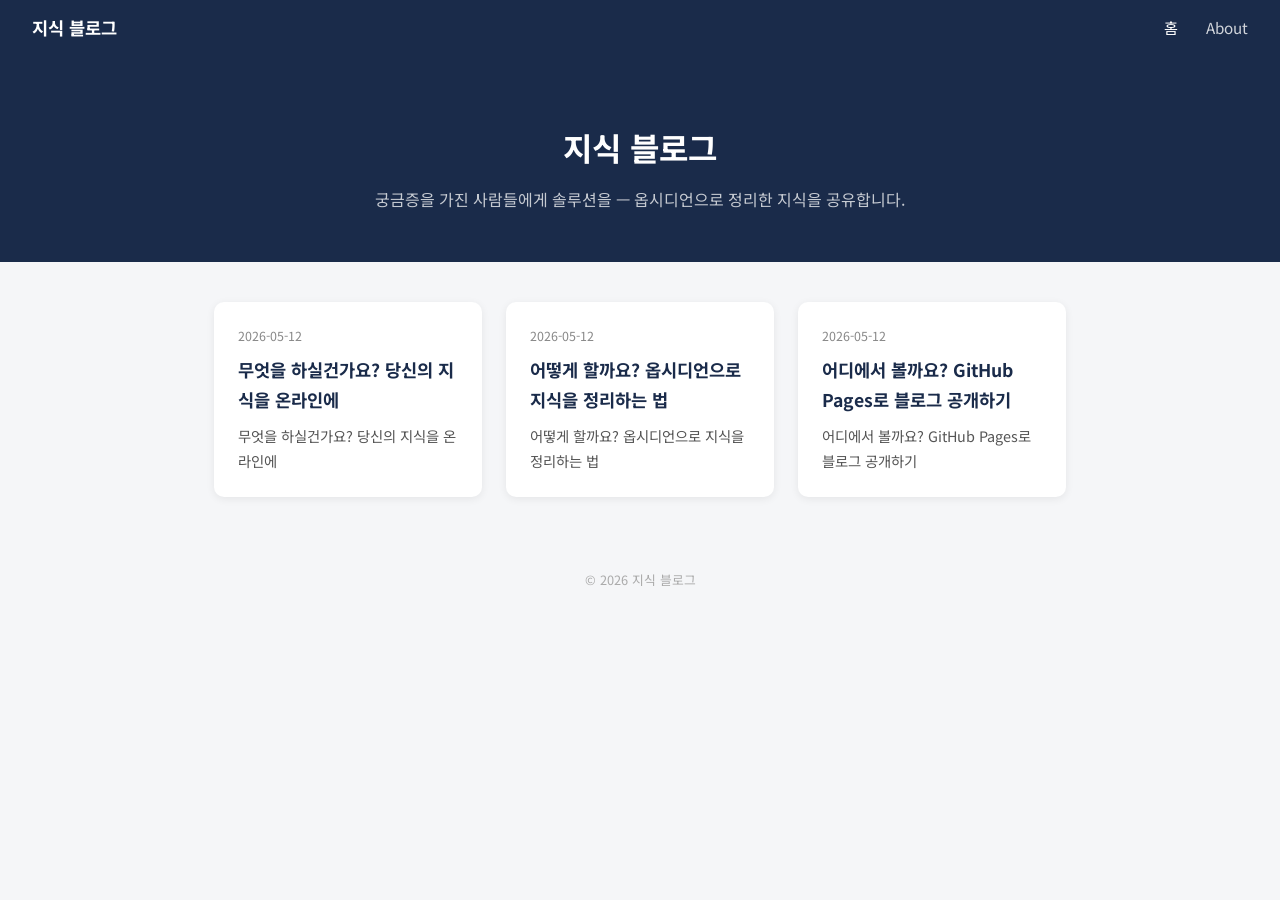
==== docs/index.html @ d1a72c07 "Move web files to docs/, update fetch paths to ../Obsidian/Wiki/" ====
<!DOCTYPE html>
<html lang="ko">
<head>
  <meta charset="UTF-8">
  <meta name="viewport" content="width=device-width, initial-scale=1.0">
  <title>지식 블로그</title>
  <link rel="preconnect" href="https://fonts.googleapis.com">
  <link href="https://fonts.googleapis.com/css2?family=Noto+Sans+KR:wght@400;700&display=swap" rel="stylesheet">
  <link rel="stylesheet" href="style.css">
</head>
<body>

<nav>
  <a href="index.html" class="brand">지식 블로그</a>
  <div class="links">
    <a href="index.html">홈</a>
    <a href="about.html">About</a>
  </div>
</nav>

<div class="hero">
  <h1>지식 블로그</h1>
  <p>궁금증을 가진 사람들에게 솔루션을 — 옵시디언으로 정리한 지식을 공유합니다.</p>
</div>

<div class="container">
  <div class="post-grid" id="post-grid">로딩 중...</div>
</div>

<footer>© 2026 지식 블로그</footer>

<script>
  async function parseFrontmatter(text) {
    const match = text.match(/^---\n([\s\S]*?)\n---\n([\s\S]*)$/);
    if (!match) return { meta: {}, body: text };
    const meta = {};
    match[1].split('\n').forEach(line => {
      const [k, ...v] = line.split(':');
      if (k) meta[k.trim()] = v.join(':').trim();
    });
    return { meta, body: match[2] };
  }

  async function loadPosts() {
    const res = await fetch('posts.json');
    const posts = await res.json();
    const grid = document.getElementById('post-grid');
    grid.innerHTML = '';

    for (const p of posts) {
      try {
        const r = await fetch('../Obsidian/Wiki/' + p.slug + '.md');
        const text = await r.text();
        const { meta, body } = await parseFrontmatter(text);
        const excerpt = body.replace(/#+\s/g, '').trim().split('\n').find(l => l.trim()) || '';

        const card = document.createElement('a');
        card.className = 'card';
        card.href = 'post.html?slug=' + p.slug;
        card.innerHTML = `
          <div class="card-date">${meta.date || p.date}</div>
          <h2>${meta.title || p.title}</h2>
          <p>${excerpt.slice(0, 80)}${excerpt.length > 80 ? '...' : ''}</p>
        `;
        grid.appendChild(card);
      } catch (e) {
        console.warn('글 로드 실패:', p.slug);
      }
    }
  }

  loadPosts();
</script>
</body>
</html>
---- docs/style.css ----
* { box-sizing: border-box; margin: 0; padding: 0; }

body {
  font-family: 'Noto Sans KR', sans-serif;
  background: #f5f6f8;
  color: #333;
  line-height: 1.7;
}

/* Nav */
nav {
  background: #1a2b4a;
  padding: 0 2rem;
  display: flex;
  align-items: center;
  justify-content: space-between;
  height: 56px;
}
nav a { color: #fff; text-decoration: none; font-size: 0.95rem; }
nav .brand { font-weight: 700; font-size: 1.1rem; }
nav .links a + a { margin-left: 1.5rem; opacity: 0.8; }
nav .links a:hover { opacity: 1; }

/* Hero */
.hero {
  background: #1a2b4a;
  color: #fff;
  padding: 4rem 2rem 3rem;
  text-align: center;
}
.hero h1 { font-size: 2rem; font-weight: 700; margin-bottom: 0.75rem; }
.hero p  { font-size: 1rem; opacity: 0.75; }

/* Container */
.container { max-width: 900px; margin: 0 auto; padding: 2.5rem 1.5rem; }

/* Post grid */
.post-grid {
  display: grid;
  grid-template-columns: repeat(auto-fill, minmax(260px, 1fr));
  gap: 1.5rem;
}
.card {
  background: #fff;
  border-radius: 10px;
  padding: 1.5rem;
  box-shadow: 0 2px 8px rgba(0,0,0,0.07);
  text-decoration: none;
  color: inherit;
  display: block;
  transition: transform 0.15s, box-shadow 0.15s;
}
.card:hover { transform: translateY(-3px); box-shadow: 0 6px 18px rgba(0,0,0,0.1); }
.card-date { font-size: 0.78rem; color: #888; margin-bottom: 0.5rem; }
.card h2 { font-size: 1.1rem; font-weight: 700; margin-bottom: 0.6rem; color: #1a2b4a; }
.card p  { font-size: 0.9rem; color: #555; }

/* Post detail */
.post-content { background: #fff; border-radius: 10px; padding: 2.5rem; box-shadow: 0 2px 8px rgba(0,0,0,0.07); }
.post-content h1 { font-size: 1.8rem; color: #1a2b4a; margin-bottom: 0.4rem; }
.post-meta { font-size: 0.82rem; color: #888; margin-bottom: 2rem; padding-bottom: 1rem; border-bottom: 1px solid #eee; }
.post-body h2 { font-size: 1.25rem; margin: 1.8rem 0 0.6rem; color: #1a2b4a; }
.post-body p  { margin-bottom: 1rem; }
.post-body ul, .post-body ol { margin: 0.5rem 0 1rem 1.5rem; }
.post-body li { margin-bottom: 0.3rem; }
.post-body strong { color: #1a2b4a; }

.back { display: inline-block; margin-bottom: 1.5rem; color: #1a2b4a; text-decoration: none; font-size: 0.9rem; }
.back:hover { text-decoration: underline; }

/* About */
.about-box { background: #fff; border-radius: 10px; padding: 2rem; box-shadow: 0 2px 8px rgba(0,0,0,0.07); }
.about-box h1 { font-size: 1.5rem; color: #1a2b4a; margin-bottom: 1rem; }

/* Footer */
footer { text-align: center; padding: 2rem; font-size: 0.8rem; color: #aaa; }

/* Accent */
.accent { color: #e55a2b; }

@media (max-width: 600px) {
  .hero h1 { font-size: 1.4rem; }
  .post-grid { grid-template-columns: 1fr; }
}
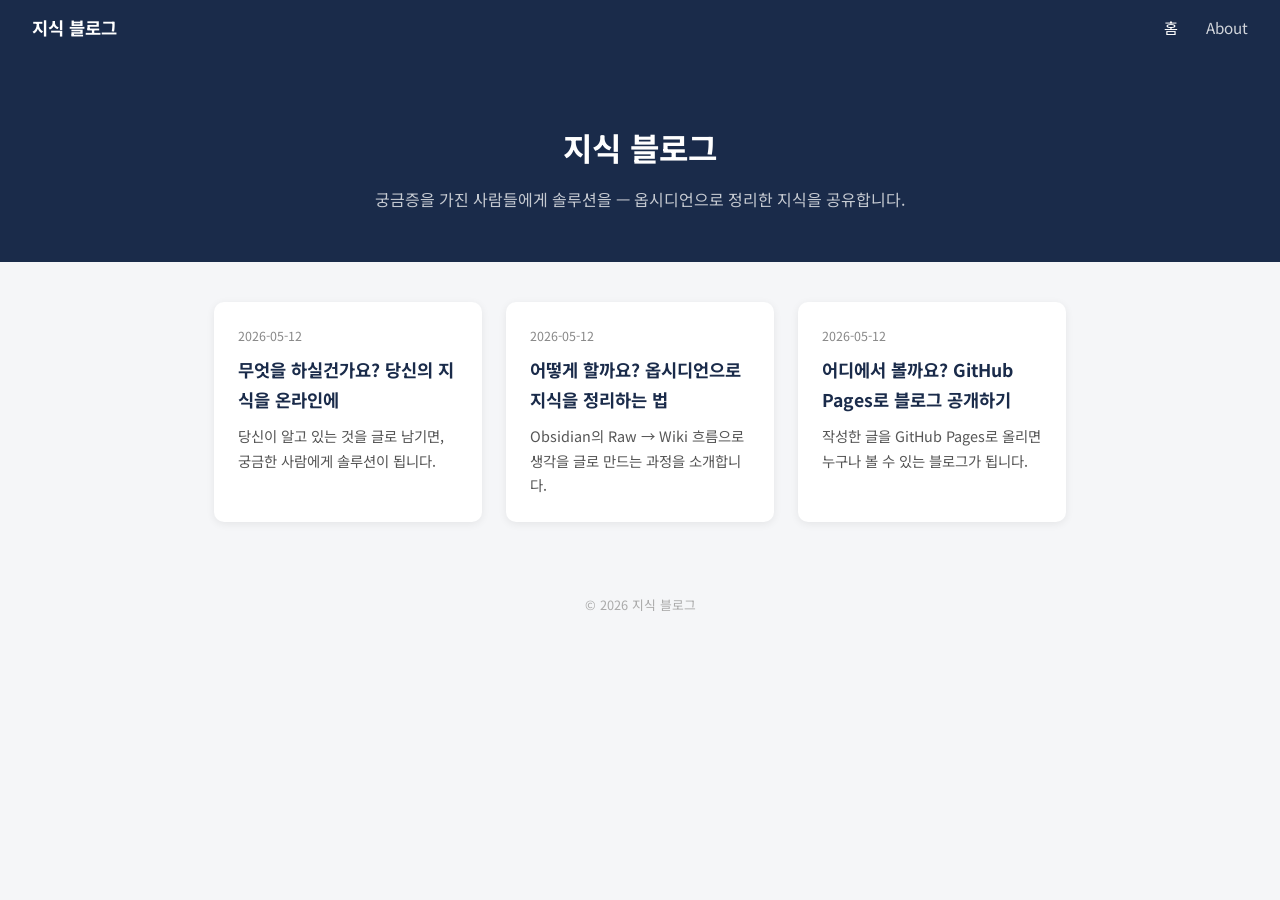
==== commit 4177b986: "HANDOFF structure: docs/ with pre-rendered posts, build.py" ====
--- a/docs/index.html
+++ b/docs/index.html
@@ -30,42 +30,23 @@
 <footer>© 2026 지식 블로그</footer>
 
 <script>
-  async function parseFrontmatter(text) {
-    const match = text.match(/^---\n([\s\S]*?)\n---\n([\s\S]*)$/);
-    if (!match) return { meta: {}, body: text };
-    const meta = {};
-    match[1].split('\n').forEach(line => {
-      const [k, ...v] = line.split(':');
-      if (k) meta[k.trim()] = v.join(':').trim();
-    });
-    return { meta, body: match[2] };
-  }
-
   async function loadPosts() {
-    const res = await fetch('posts.json');
-    const posts = await res.json();
     const grid = document.getElementById('post-grid');
     grid.innerHTML = '';
 
+    const res   = await fetch('posts.json');
+    const posts = await res.json();
+
     for (const p of posts) {
-      try {
-        const r = await fetch('../Obsidian/Wiki/' + p.slug + '.md');
-        const text = await r.text();
-        const { meta, body } = await parseFrontmatter(text);
-        const excerpt = body.replace(/#+\s/g, '').trim().split('\n').find(l => l.trim()) || '';
-
-        const card = document.createElement('a');
-        card.className = 'card';
-        card.href = 'post.html?slug=' + p.slug;
-        card.innerHTML = `
-          <div class="card-date">${meta.date || p.date}</div>
-          <h2>${meta.title || p.title}</h2>
-          <p>${excerpt.slice(0, 80)}${excerpt.length > 80 ? '...' : ''}</p>
-        `;
-        grid.appendChild(card);
-      } catch (e) {
-        console.warn('글 로드 실패:', p.slug);
-      }
+      const card = document.createElement('a');
+      card.className = 'card';
+      card.href = 'posts/' + p.slug + '.html';
+      card.innerHTML = `
+        <div class="card-date">${p.date}</div>
+        <h2>${p.title}</h2>
+        <p>${p.excerpt.slice(0, 80)}${p.excerpt.length > 80 ? '...' : ''}</p>
+      `;
+      grid.appendChild(card);
     }
   }
 
